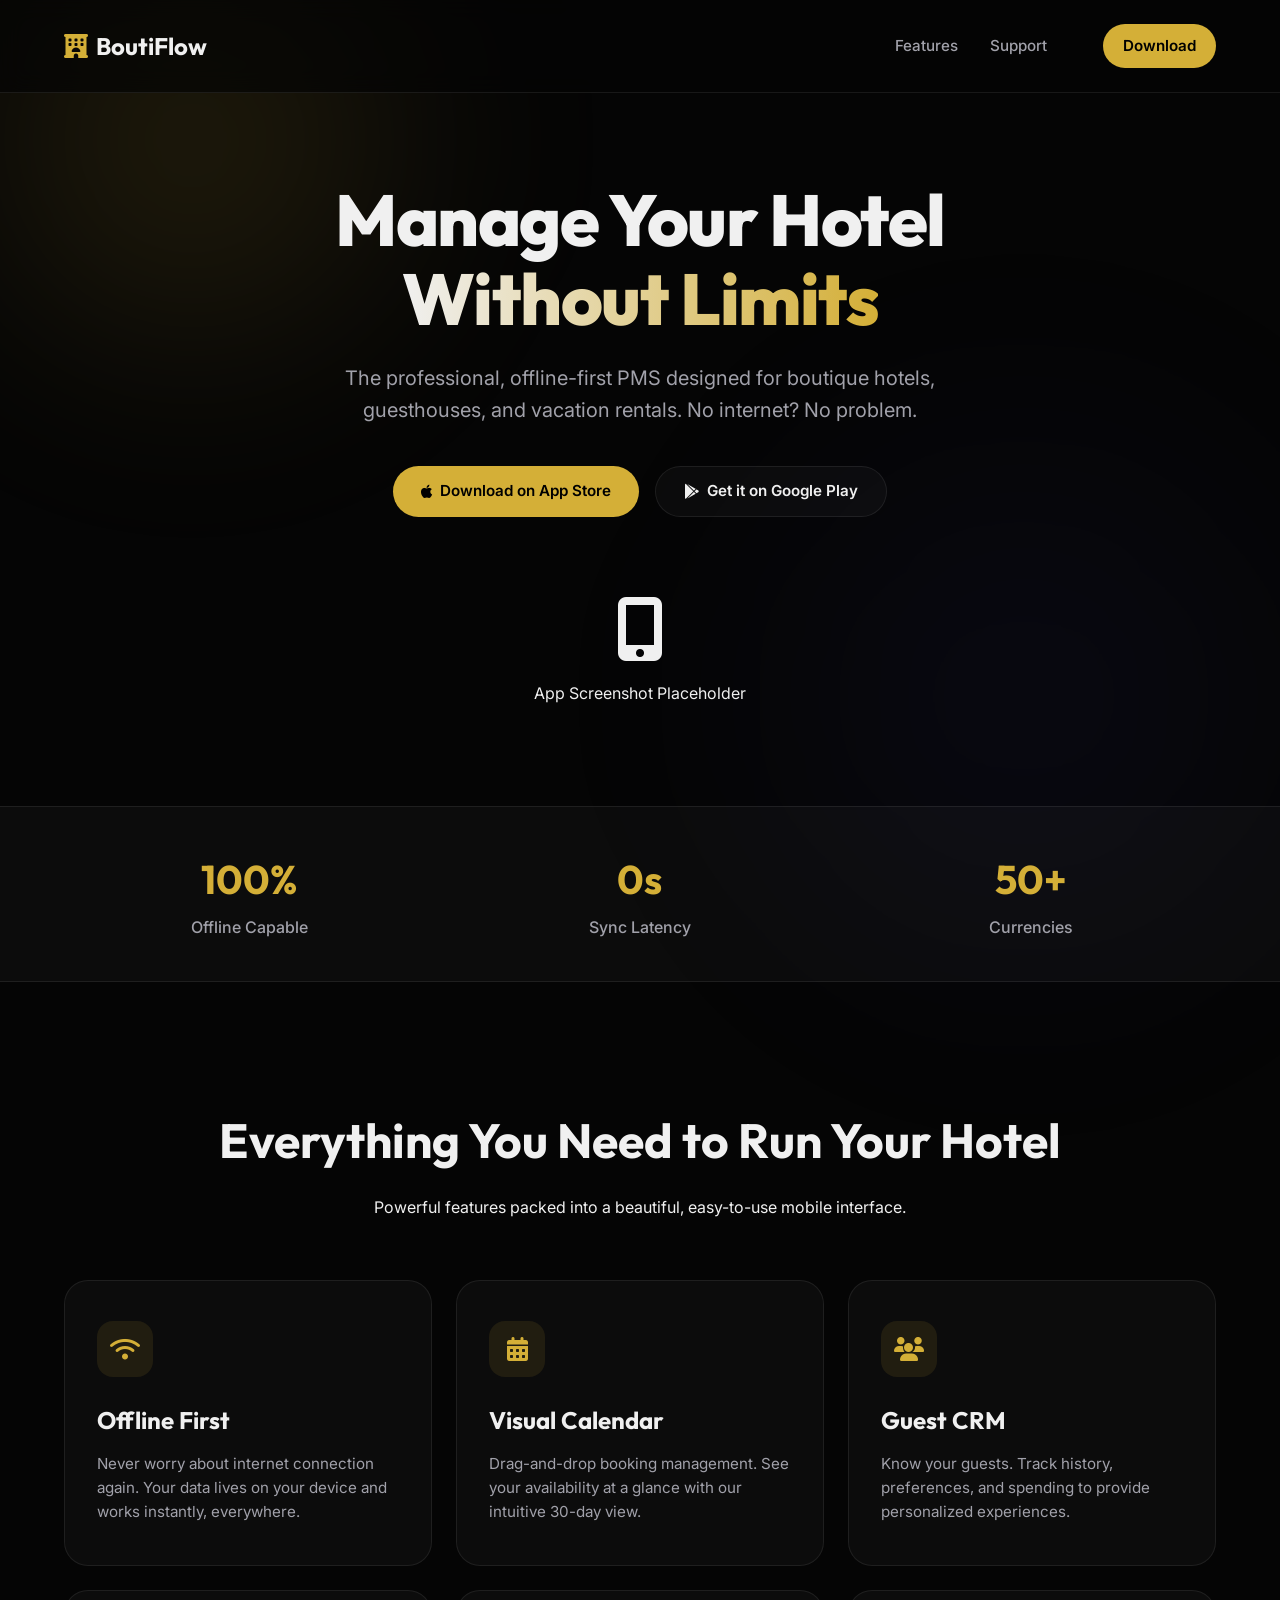
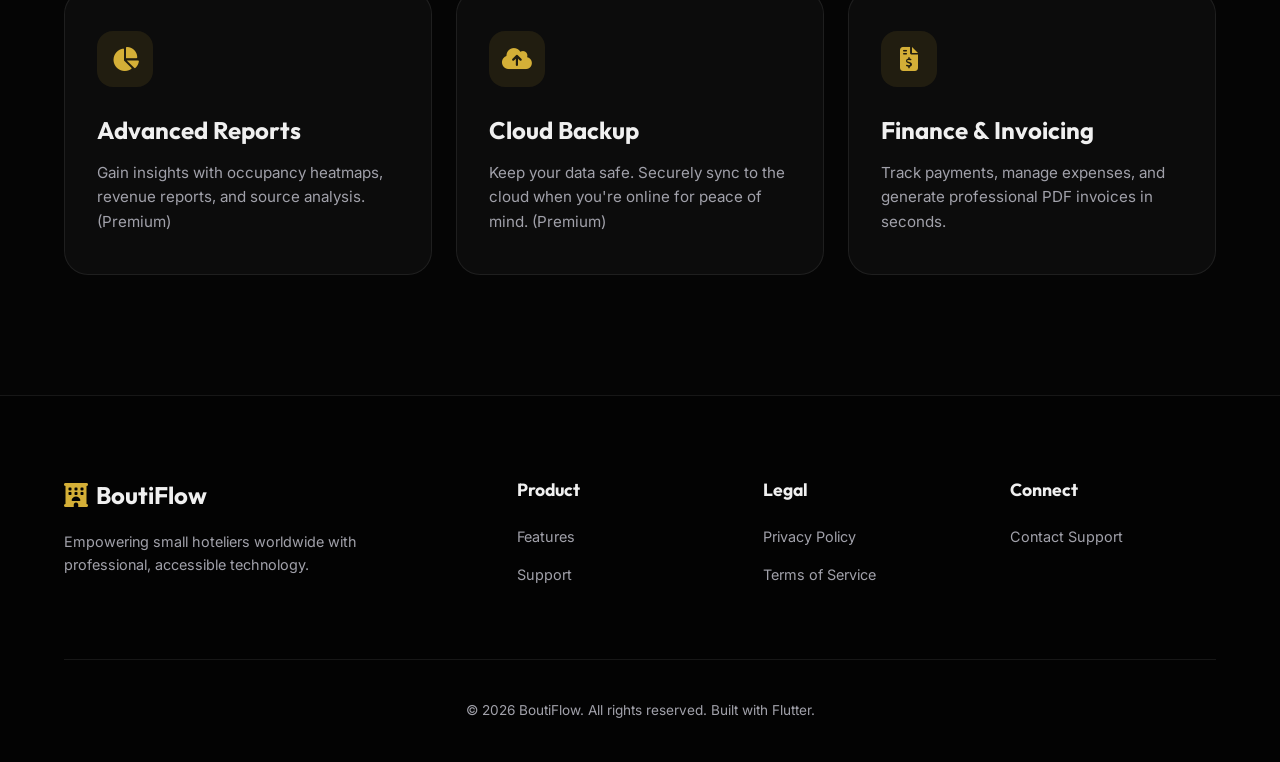
==== docs/index.html @ f064329c "Add website docs" ====
<!DOCTYPE html>
<html lang="en">

<head>
    <meta charset="UTF-8">
    <meta name="viewport" content="width=device-width, initial-scale=1.0">
    <title>BoutiFlow - The Offline-First Hotel Management App</title>
    <link rel="stylesheet" href="style.css">
    <link rel="preconnect" href="https://fonts.googleapis.com">
    <link rel="preconnect" href="https://fonts.gstatic.com" crossorigin>
    <link
        href="https://fonts.googleapis.com/css2?family=Inter:wght@400;500;600&family=Outfit:wght@500;700;800&display=swap"
        rel="stylesheet">
    <!-- Font Awesome for Icons -->
    <link rel="stylesheet" href="https://cdnjs.cloudflare.com/ajax/libs/font-awesome/6.4.0/css/all.min.css">
</head>

<body>
    <div class="bg-glow"></div>
    <div class="bg-glow-2"></div>
    <header>
        <div class="container">
            <a href="index.html" class="logo">
                <i class="fa-solid fa-hotel" style="color: var(--accent-primary);"></i>
                BoutiFlow
            </a>
            <nav>
                <a href="#features">Features</a>
                <a href="support.html">Support</a>
                <a href="#" class="btn btn-primary" style="padding: 10px 20px; margin-left: 24px;">Download</a>
            </nav>
        </div>
    </header>

    <section class="hero">
        <div class="container">
            <h1>Manage Your Hotel <br><span>Without Limits</span></h1>
            <p>The professional, offline-first PMS designed for boutique hotels, guesthouses, and vacation rentals. No
                internet? No problem.</p>

            <div class="cta-buttons">
                <a href="#" class="btn btn-primary">
                    <i class="fa-brands fa-apple" style="margin-right: 8px;"></i>
                    Download on App Store
                </a>
                <a href="#" class="btn btn-secondary">
                    <i class="fa-brands fa-google-play" style="margin-right: 8px;"></i>
                    Get it on Google Play
                </a>
            </div>

            <div class="hero-mockup">
                <!-- Placeholder for App Screenshot -->
                <div style="text-align: center;">
                    <i class="fa-solid fa-mobile-screen-button"
                        style="font-size: 4rem; margin-bottom: 20px; display: block;"></i>
                    App Screenshot Placeholder
                </div>
            </div>
        </div>
    </section>

    <section class="stats">
        <div class="container">
            <div class="stats-grid">
                <div class="stat-item">
                    <h4>100%</h4>
                    <p>Offline Capable</p>
                </div>
                <div class="stat-item">
                    <h4>0s</h4>
                    <p>Sync Latency</p>
                </div>
                <div class="stat-item">
                    <h4>50+</h4>
                    <p>Currencies</p>
                </div>
            </div>
        </div>
    </section>

    <section id="features" class="features">
        <div class="container">
            <h2>Everything You Need to Run Your Hotel</h2>
            <p style="text-align: center; max-width: 600px; margin: 0 auto 60px;">Powerful features packed into a
                beautiful, easy-to-use mobile interface.</p>

            <div class="feature-grid">
                <div class="feature-card">
                    <div class="feature-icon">
                        <i class="fa-solid fa-wifi"></i>
                    </div>
                    <h3>Offline First</h3>
                    <p>Never worry about internet connection again. Your data lives on your device and works instantly,
                        everywhere.</p>
                </div>

                <div class="feature-card">
                    <div class="feature-icon">
                        <i class="fa-solid fa-calendar-days"></i>
                    </div>
                    <h3>Visual Calendar</h3>
                    <p>Drag-and-drop booking management. See your availability at a glance with our intuitive 30-day
                        view.</p>
                </div>

                <div class="feature-card">
                    <div class="feature-icon">
                        <i class="fa-solid fa-users"></i>
                    </div>
                    <h3>Guest CRM</h3>
                    <p>Know your guests. Track history, preferences, and spending to provide personalized experiences.
                    </p>
                </div>

                <div class="feature-card">
                    <div class="feature-icon">
                        <i class="fa-solid fa-chart-pie"></i>
                    </div>
                    <h3>Advanced Reports</h3>
                    <p>Gain insights with occupancy heatmaps, revenue reports, and source analysis. (Premium)</p>
                </div>

                <div class="feature-card">
                    <div class="feature-icon">
                        <i class="fa-solid fa-cloud-arrow-up"></i>
                    </div>
                    <h3>Cloud Backup</h3>
                    <p>Keep your data safe. Securely sync to the cloud when you're online for peace of mind. (Premium)
                    </p>
                </div>

                <div class="feature-card">
                    <div class="feature-icon">
                        <i class="fa-solid fa-file-invoice-dollar"></i>
                    </div>
                    <h3>Finance & Invoicing</h3>
                    <p>Track payments, manage expenses, and generate professional PDF invoices in seconds.</p>
                </div>
            </div>
        </div>
    </section>

    <footer>
        <div class="container">
            <div class="footer-content">
                <div class="footer-brand">
                    <a href="index.html" class="logo">
                        <i class="fa-solid fa-hotel" style="color: var(--accent-primary);"></i>
                        BoutiFlow
                    </a>
                    <p>Empowering small hoteliers worldwide with professional, accessible technology.</p>
                </div>

                <div class="footer-links">
                    <h4>Product</h4>
                    <ul>
                        <li><a href="#features">Features</a></li>
                        <li><a href="support.html">Support</a></li>
                    </ul>
                </div>

                <div class="footer-links">
                    <h4>Legal</h4>
                    <ul>
                        <li><a href="privacy.html">Privacy Policy</a></li>
                        <li><a href="terms.html">Terms of Service</a></li>
                    </ul>
                </div>

                <div class="footer-links">
                    <h4>Connect</h4>
                    <ul>
                        <li><a href="mailto:support@boutiflow.com">Contact Support</a></li>
                    </ul>
                </div>
            </div>
            <div class="copyright">
                &copy; 2026 BoutiFlow. All rights reserved. Built with Flutter.
            </div>
        </div>
    </footer>
</body>

</html>
---- docs/style.css ----
:root {
    --bg-color: #050505;
    --text-main: #f0f0f0;
    --text-muted: #a1a1aa;
    --accent-primary: #d4af37; /* Gold */
    --accent-secondary: #e2c058;
    --glass-bg: rgba(255, 255, 255, 0.03);
    --glass-border: rgba(255, 255, 255, 0.08);
    --glass-hover: rgba(255, 255, 255, 0.06);
}

* {
    margin: 0;
    padding: 0;
    box-sizing: border-box;
}

body {
    font-family: 'Inter', -apple-system, BlinkMacSystemFont, sans-serif;
    background-color: var(--bg-color);
    color: var(--text-main);
    line-height: 1.6;
    overflow-x: hidden;
}

/* Background Gradients */
.bg-glow {
    position: fixed;
    top: -20%;
    left: -10%;
    width: 50vw;
    height: 50vw;
    background: radial-gradient(circle, rgba(212, 175, 55, 0.15) 0%, rgba(5, 5, 5, 0) 70%);
    z-index: -1;
    filter: blur(80px);
}

.bg-glow-2 {
    position: fixed;
    bottom: -20%;
    right: -10%;
    width: 60vw;
    height: 60vw;
    background: radial-gradient(circle, rgba(50, 50, 150, 0.1) 0%, rgba(5, 5, 5, 0) 70%);
    z-index: -1;
    filter: blur(80px);
}

.container {
    max-width: 1200px;
    margin: 0 auto;
    padding: 0 24px;
}

/* Header */
header {
    padding: 24px 0;
    position: fixed;
    width: 100%;
    top: 0;
    z-index: 100;
    backdrop-filter: blur(12px);
    -webkit-backdrop-filter: blur(12px);
    border-bottom: 1px solid var(--glass-border);
    background: rgba(5, 5, 5, 0.7);
}

header .container {
    display: flex;
    justify-content: space-between;
    align-items: center;
}

.logo {
    font-family: 'Outfit', sans-serif;
    font-size: 1.5rem;
    font-weight: 700;
    color: var(--text-main);
    display: flex;
    align-items: center;
    gap: 8px;
    text-decoration: none;
}

.logo i {
    color: var(--accent-primary);
}

nav {
    display: flex;
    align-items: center;
    gap: 32px;
}

nav a {
    color: var(--text-muted);
    text-decoration: none;
    font-size: 0.95rem;
    font-weight: 500;
    transition: color 0.2s ease;
}

nav a:hover {
    color: var(--text-main);
}

/* Buttons */
.btn {
    display: inline-flex;
    align-items: center;
    justify-content: center;
    padding: 12px 28px;
    border-radius: 99px;
    font-weight: 600;
    font-size: 0.95rem;
    text-decoration: none;
    transition: all 0.3s ease;
    cursor: pointer;
}

.btn-primary {
    background: var(--accent-primary);
    color: #000;
}

.btn-primary:hover {
    background: var(--accent-secondary);
    transform: translateY(-2px);
    box-shadow: 0 10px 20px rgba(212, 175, 55, 0.2);
}

.btn-secondary {
    background: var(--glass-bg);
    color: var(--text-main);
    border: 1px solid var(--glass-border);
}

.btn-secondary:hover {
    background: var(--glass-hover);
    border-color: var(--accent-primary);
    transform: translateY(-2px);
}

/* Hero Section */
.hero {
    padding: 180px 0 100px;
    text-align: center;
}

.hero h1 {
    font-family: 'Outfit', sans-serif;
    font-size: 4.5rem;
    line-height: 1.1;
    font-weight: 800;
    margin-bottom: 24px;
    letter-spacing: -0.02em;
}

.hero h1 span {
    background: linear-gradient(to right, var(--text-main), var(--accent-primary));
    -webkit-background-clip: text;
    -webkit-text-fill-color: transparent;
}

.hero p {
    font-size: 1.25rem;
    color: var(--text-muted);
    max-width: 600px;
    margin: 0 auto 40px;
}

.cta-buttons {
    display: flex;
    gap: 16px;
    justify-content: center;
    margin-bottom: 80px;
}

/* Stats */
.stats {
    padding: 40px 0;
    border-top: 1px solid var(--glass-border);
    border-bottom: 1px solid var(--glass-border);
    background: var(--glass-bg);
}

.stats-grid {
    display: grid;
    grid-template-columns: repeat(3, 1fr);
    text-align: center;
    gap: 20px;
}

.stat-item h4 {
    font-family: 'Outfit', sans-serif;
    font-size: 2.5rem;
    font-weight: 700;
    color: var(--accent-primary);
    margin-bottom: 4px;
}

.stat-item p {
    color: var(--text-muted);
    font-weight: 500;
}

/* Features */
.features {
    padding: 120px 0;
}

.features h2 {
    font-family: 'Outfit', sans-serif;
    font-size: 3rem;
    text-align: center;
    margin-bottom: 16px;
}

.feature-grid {
    display: grid;
    grid-template-columns: repeat(auto-fit, minmax(320px, 1fr));
    gap: 24px;
    margin-top: 60px;
}

.feature-card {
    background: var(--glass-bg);
    border: 1px solid var(--glass-border);
    border-radius: 24px;
    padding: 40px 32px;
    transition: all 0.3s ease;
}

.feature-card:hover {
    transform: translateY(-5px);
    border-color: rgba(212, 175, 55, 0.4);
    background: var(--glass-hover);
}

.feature-icon {
    width: 56px;
    height: 56px;
    border-radius: 16px;
    background: rgba(212, 175, 55, 0.1);
    color: var(--accent-primary);
    display: flex;
    align-items: center;
    justify-content: center;
    font-size: 24px;
    margin-bottom: 24px;
}

.feature-card h3 {
    font-family: 'Outfit', sans-serif;
    font-size: 1.5rem;
    margin-bottom: 12px;
}

.feature-card p {
    color: var(--text-muted);
    font-size: 0.95rem;
}

/* Footer */
footer {
    border-top: 1px solid var(--glass-border);
    padding: 80px 0 40px;
    background: rgba(0, 0, 0, 0.3);
}

.footer-content {
    display: grid;
    grid-template-columns: 2fr 1fr 1fr 1fr;
    gap: 40px;
    margin-bottom: 60px;
}

.footer-brand p {
    color: var(--text-muted);
    margin-top: 16px;
    font-size: 0.9rem;
    max-width: 300px;
}

.footer-links h4 {
    font-family: 'Outfit', sans-serif;
    margin-bottom: 20px;
    font-size: 1.1rem;
}

.footer-links ul {
    list-style: none;
}

.footer-links li {
    margin-bottom: 12px;
}

.footer-links a {
    color: var(--text-muted);
    text-decoration: none;
    transition: color 0.2s;
    font-size: 0.9rem;
}

.footer-links a:hover {
    color: var(--text-main);
}

.copyright {
    text-align: center;
    color: var(--text-muted);
    font-size: 0.85rem;
    padding-top: 40px;
    border-top: 1px solid var(--glass-border);
}

/* Legal Pages Styling */
.legal-content {
    padding: 140px 0 80px;
    max-width: 800px;
    margin: 0 auto;
}

.legal-content h1 {
    font-family: 'Outfit', sans-serif;
    font-size: 3rem;
    margin-bottom: 8px;
}

.legal-content .last-updated {
    color: var(--text-muted);
    margin-bottom: 40px;
    font-size: 0.9rem;
}

.legal-content h2 {
    font-family: 'Outfit', sans-serif;
    font-size: 1.8rem;
    margin: 40px 0 16px;
    color: var(--accent-primary);
}

.legal-content p {
    color: #d1d5db;
    margin-bottom: 16px;
}

.faq-item {
    background: var(--glass-bg);
    border: 1px solid var(--glass-border);
    border-radius: 16px;
    padding: 24px;
    margin-bottom: 16px;
}

.faq-item h3 {
    font-family: 'Outfit', sans-serif;
    font-size: 1.2rem;
    margin-bottom: 8px;
    color: var(--text-main);
}

.contact-box {
    background: linear-gradient(145deg, rgba(212,175,55,0.1) 0%, rgba(0,0,0,0) 100%);
    border: 1px solid var(--glass-border);
    border-radius: 24px;
    padding: 40px;
    text-align: center;
    margin-top: 60px;
}

.contact-box h2 {
    margin: 0 0 16px;
}

/* Responsive */
@media (max-width: 768px) {
    .hero h1 { font-size: 3rem; }
    .stats-grid { grid-template-columns: 1fr; gap: 40px; }
    .footer-content { grid-template-columns: 1fr 1fr; }
    .cta-buttons { flex-direction: column; padding: 0 20px; }
}
@media (max-width: 480px) {
    .footer-content { grid-template-columns: 1fr; }
    nav { display: none; } /* Add a hamburger menu for real app */
}
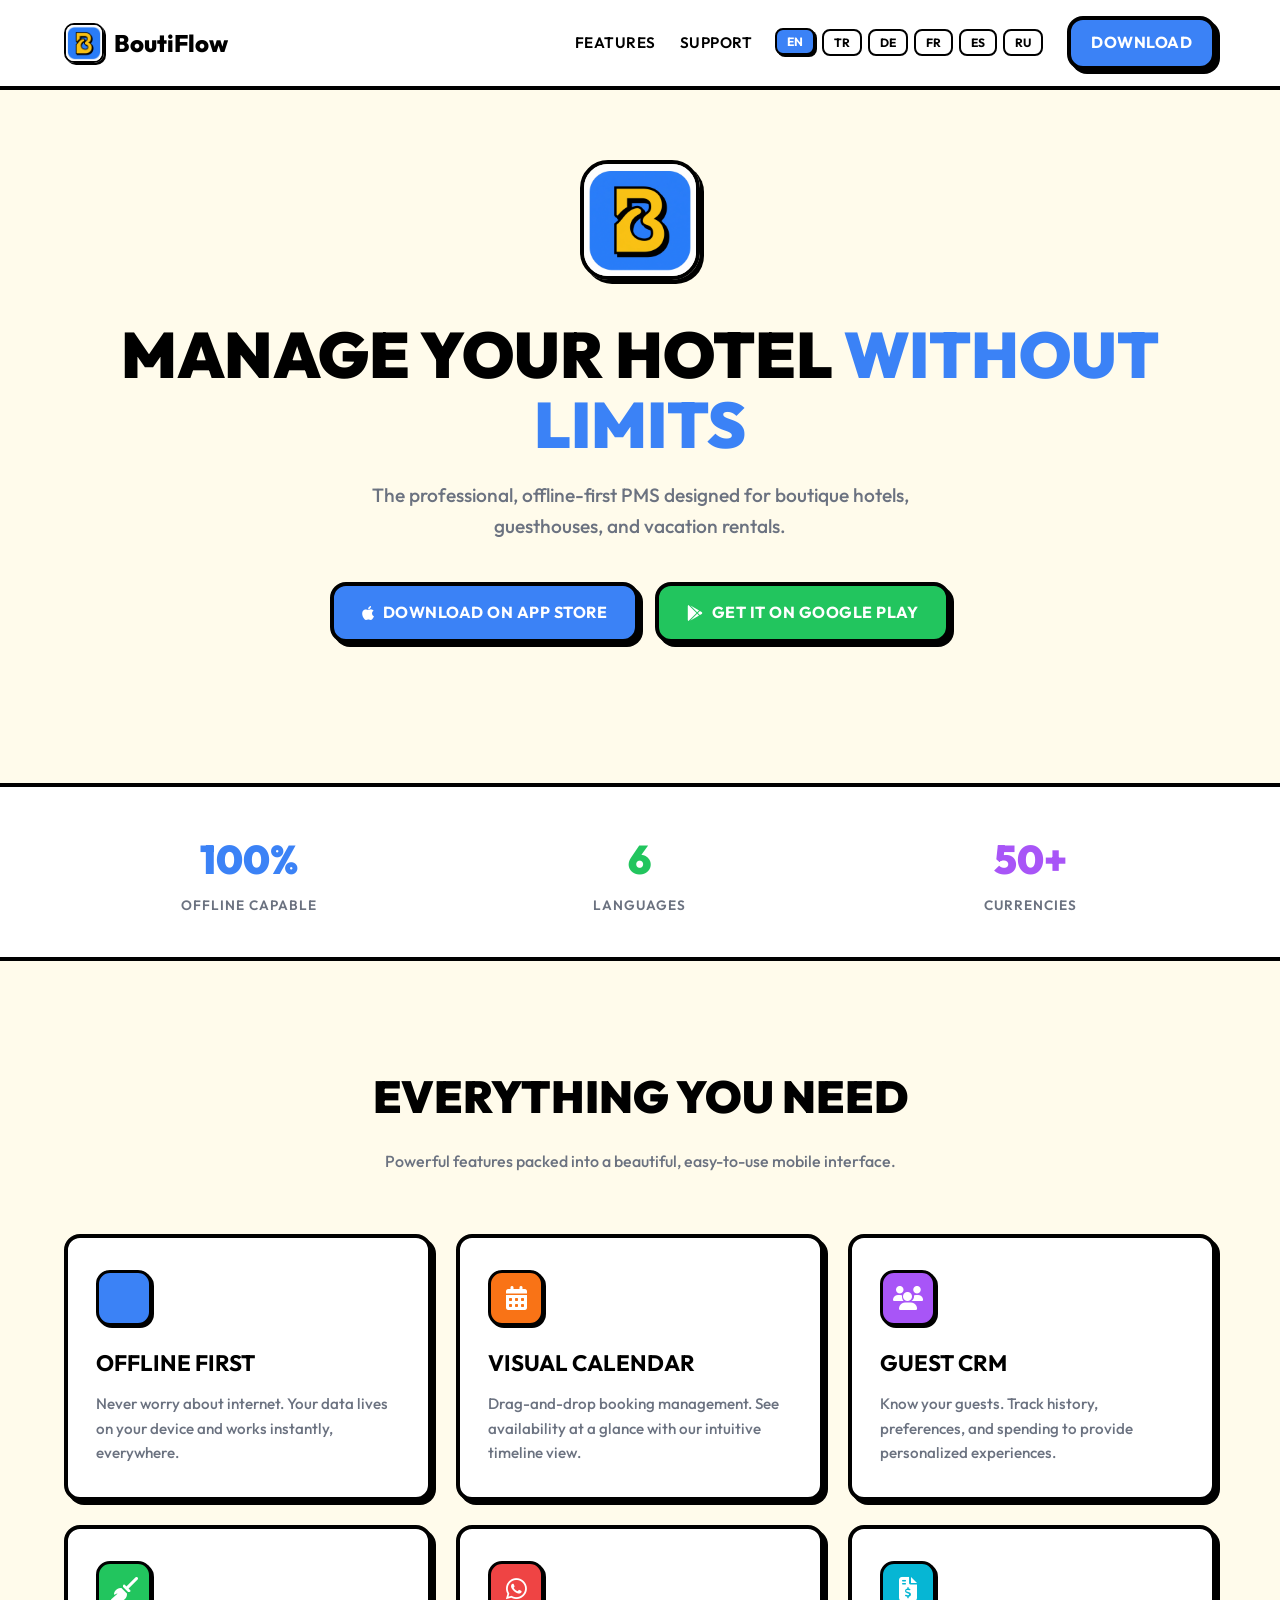
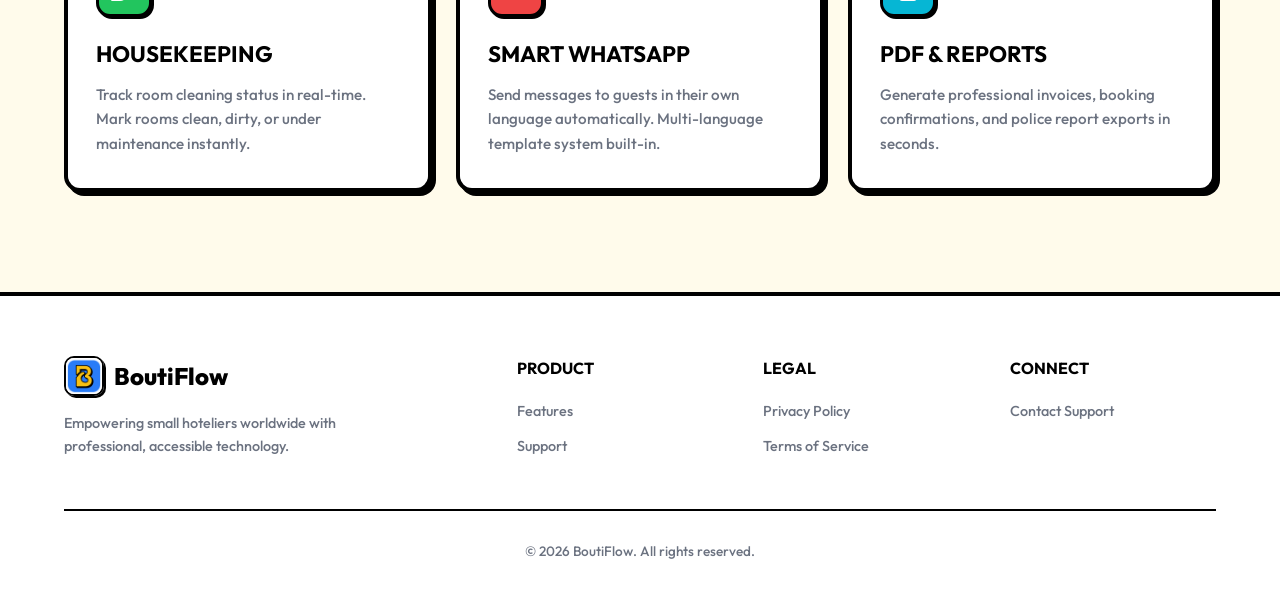
==== commit 91e3730b: "Neo Brutalist website with multi-language & app icon" ====
--- a/docs/index.html
+++ b/docs/index.html
@@ -1,185 +1,276 @@
-<!DOCTYPE html>
-<html lang="en">
-
-<head>
-    <meta charset="UTF-8">
-    <meta name="viewport" content="width=device-width, initial-scale=1.0">
-    <title>BoutiFlow - The Offline-First Hotel Management App</title>
-    <link rel="stylesheet" href="style.css">
-    <link rel="preconnect" href="https://fonts.googleapis.com">
-    <link rel="preconnect" href="https://fonts.gstatic.com" crossorigin>
-    <link
-        href="https://fonts.googleapis.com/css2?family=Inter:wght@400;500;600&family=Outfit:wght@500;700;800&display=swap"
-        rel="stylesheet">
-    <!-- Font Awesome for Icons -->
-    <link rel="stylesheet" href="https://cdnjs.cloudflare.com/ajax/libs/font-awesome/6.4.0/css/all.min.css">
-</head>
-
-<body>
-    <div class="bg-glow"></div>
-    <div class="bg-glow-2"></div>
-    <header>
-        <div class="container">
-            <a href="index.html" class="logo">
-                <i class="fa-solid fa-hotel" style="color: var(--accent-primary);"></i>
-                BoutiFlow
-            </a>
-            <nav>
-                <a href="#features">Features</a>
-                <a href="support.html">Support</a>
-                <a href="#" class="btn btn-primary" style="padding: 10px 20px; margin-left: 24px;">Download</a>
-            </nav>
-        </div>
-    </header>
-
-    <section class="hero">
-        <div class="container">
-            <h1>Manage Your Hotel <br><span>Without Limits</span></h1>
-            <p>The professional, offline-first PMS designed for boutique hotels, guesthouses, and vacation rentals. No
-                internet? No problem.</p>
-
-            <div class="cta-buttons">
-                <a href="#" class="btn btn-primary">
-                    <i class="fa-brands fa-apple" style="margin-right: 8px;"></i>
-                    Download on App Store
-                </a>
-                <a href="#" class="btn btn-secondary">
-                    <i class="fa-brands fa-google-play" style="margin-right: 8px;"></i>
-                    Get it on Google Play
-                </a>
-            </div>
-
-            <div class="hero-mockup">
-                <!-- Placeholder for App Screenshot -->
-                <div style="text-align: center;">
-                    <i class="fa-solid fa-mobile-screen-button"
-                        style="font-size: 4rem; margin-bottom: 20px; display: block;"></i>
-                    App Screenshot Placeholder
-                </div>
-            </div>
-        </div>
-    </section>
-
-    <section class="stats">
-        <div class="container">
-            <div class="stats-grid">
-                <div class="stat-item">
-                    <h4>100%</h4>
-                    <p>Offline Capable</p>
-                </div>
-                <div class="stat-item">
-                    <h4>0s</h4>
-                    <p>Sync Latency</p>
-                </div>
-                <div class="stat-item">
-                    <h4>50+</h4>
-                    <p>Currencies</p>
-                </div>
-            </div>
-        </div>
-    </section>
-
-    <section id="features" class="features">
-        <div class="container">
-            <h2>Everything You Need to Run Your Hotel</h2>
-            <p style="text-align: center; max-width: 600px; margin: 0 auto 60px;">Powerful features packed into a
-                beautiful, easy-to-use mobile interface.</p>
-
-            <div class="feature-grid">
-                <div class="feature-card">
-                    <div class="feature-icon">
-                        <i class="fa-solid fa-wifi"></i>
-                    </div>
-                    <h3>Offline First</h3>
-                    <p>Never worry about internet connection again. Your data lives on your device and works instantly,
-                        everywhere.</p>
-                </div>
-
-                <div class="feature-card">
-                    <div class="feature-icon">
-                        <i class="fa-solid fa-calendar-days"></i>
-                    </div>
-                    <h3>Visual Calendar</h3>
-                    <p>Drag-and-drop booking management. See your availability at a glance with our intuitive 30-day
-                        view.</p>
-                </div>
-
-                <div class="feature-card">
-                    <div class="feature-icon">
-                        <i class="fa-solid fa-users"></i>
-                    </div>
-                    <h3>Guest CRM</h3>
-                    <p>Know your guests. Track history, preferences, and spending to provide personalized experiences.
-                    </p>
-                </div>
-
-                <div class="feature-card">
-                    <div class="feature-icon">
-                        <i class="fa-solid fa-chart-pie"></i>
-                    </div>
-                    <h3>Advanced Reports</h3>
-                    <p>Gain insights with occupancy heatmaps, revenue reports, and source analysis. (Premium)</p>
-                </div>
-
-                <div class="feature-card">
-                    <div class="feature-icon">
-                        <i class="fa-solid fa-cloud-arrow-up"></i>
-                    </div>
-                    <h3>Cloud Backup</h3>
-                    <p>Keep your data safe. Securely sync to the cloud when you're online for peace of mind. (Premium)
-                    </p>
-                </div>
-
-                <div class="feature-card">
-                    <div class="feature-icon">
-                        <i class="fa-solid fa-file-invoice-dollar"></i>
-                    </div>
-                    <h3>Finance & Invoicing</h3>
-                    <p>Track payments, manage expenses, and generate professional PDF invoices in seconds.</p>
-                </div>
-            </div>
-        </div>
-    </section>
-
-    <footer>
-        <div class="container">
-            <div class="footer-content">
-                <div class="footer-brand">
-                    <a href="index.html" class="logo">
-                        <i class="fa-solid fa-hotel" style="color: var(--accent-primary);"></i>
-                        BoutiFlow
-                    </a>
-                    <p>Empowering small hoteliers worldwide with professional, accessible technology.</p>
-                </div>
-
-                <div class="footer-links">
-                    <h4>Product</h4>
-                    <ul>
-                        <li><a href="#features">Features</a></li>
-                        <li><a href="support.html">Support</a></li>
-                    </ul>
-                </div>
-
-                <div class="footer-links">
-                    <h4>Legal</h4>
-                    <ul>
-                        <li><a href="privacy.html">Privacy Policy</a></li>
-                        <li><a href="terms.html">Terms of Service</a></li>
-                    </ul>
-                </div>
-
-                <div class="footer-links">
-                    <h4>Connect</h4>
-                    <ul>
-                        <li><a href="mailto:support@boutiflow.com">Contact Support</a></li>
-                    </ul>
-                </div>
-            </div>
-            <div class="copyright">
-                &copy; 2026 BoutiFlow. All rights reserved. Built with Flutter.
-            </div>
-        </div>
-    </footer>
-</body>
-
+<!DOCTYPE html>
+<html lang="en">
+<head>
+    <meta charset="UTF-8">
+    <meta name="viewport" content="width=device-width, initial-scale=1.0">
+    <title>BoutiFlow - Offline-First Hotel Management</title>
+    <meta name="description" content="BoutiFlow - Professional, offline-first property management system for boutique hotels, guesthouses, and vacation rentals.">
+    <link rel="stylesheet" href="style.css">
+    <link href="https://fonts.googleapis.com/css2?family=Outfit:wght@400;500;600;700;800;900&display=swap" rel="stylesheet">
+    <link rel="stylesheet" href="https://cdnjs.cloudflare.com/ajax/libs/font-awesome/6.4.0/css/all.min.css">
+</head>
+<body>
+
+    <header>
+        <div class="container">
+            <a href="index.html" class="logo">
+                <img src="app-icon.png" alt="BoutiFlow">
+                BoutiFlow
+            </a>
+            <nav>
+                <a href="#features" data-i18n="navFeatures">Features</a>
+                <a href="support.html" data-i18n="navSupport">Support</a>
+                <div class="lang-switcher">
+                    <button onclick="setLang('en')" class="active">EN</button>
+                    <button onclick="setLang('tr')">TR</button>
+                    <button onclick="setLang('de')">DE</button>
+                    <button onclick="setLang('fr')">FR</button>
+                    <button onclick="setLang('es')">ES</button>
+                    <button onclick="setLang('ru')">RU</button>
+                </div>
+                <a href="#" class="btn btn-primary" style="padding: 10px 20px;" data-i18n="navDownload">Download</a>
+            </nav>
+        </div>
+    </header>
+
+    <section class="hero">
+        <div class="container">
+            <img src="app-icon.png" alt="BoutiFlow" class="hero-icon">
+            <h1 data-i18n="heroTitle">Manage Your Hotel <span>Without Limits</span></h1>
+            <p data-i18n="heroBody">The professional, offline-first PMS designed for boutique hotels, guesthouses, and vacation rentals. No internet? No problem.</p>
+
+            <div class="cta-buttons">
+                <a href="#" class="btn btn-primary">
+                    <i class="fa-brands fa-apple" style="margin-right: 8px;"></i>
+                    <span data-i18n="ctaAppStore">Download on App Store</span>
+                </a>
+                <a href="#" class="btn btn-secondary">
+                    <i class="fa-brands fa-google-play" style="margin-right: 8px;"></i>
+                    <span data-i18n="ctaGooglePlay">Get it on Google Play</span>
+                </a>
+            </div>
+        </div>
+    </section>
+
+    <section class="stats">
+        <div class="container">
+            <div class="stats-grid">
+                <div class="stat-item">
+                    <h4>100%</h4>
+                    <p data-i18n="statOffline">Offline Capable</p>
+                </div>
+                <div class="stat-item">
+                    <h4>6</h4>
+                    <p data-i18n="statLanguages">Languages</p>
+                </div>
+                <div class="stat-item">
+                    <h4>50+</h4>
+                    <p data-i18n="statCurrencies">Currencies</p>
+                </div>
+            </div>
+        </div>
+    </section>
+
+    <section id="features" class="features">
+        <div class="container">
+            <h2 data-i18n="featuresTitle">Everything You Need</h2>
+            <p data-i18n="featuresBody">Powerful features packed into a beautiful, easy-to-use mobile interface.</p>
+
+            <div class="feature-grid">
+                <div class="feature-card">
+                    <div class="feature-icon"><i class="fa-solid fa-wifi-slash"></i></div>
+                    <h3 data-i18n="f1Title">Offline First</h3>
+                    <p data-i18n="f1Body">Never worry about internet. Your data lives on your device and works instantly, everywhere.</p>
+                </div>
+                <div class="feature-card">
+                    <div class="feature-icon"><i class="fa-solid fa-calendar-days"></i></div>
+                    <h3 data-i18n="f2Title">Visual Calendar</h3>
+                    <p data-i18n="f2Body">Drag-and-drop booking management. See availability at a glance with our intuitive timeline view.</p>
+                </div>
+                <div class="feature-card">
+                    <div class="feature-icon"><i class="fa-solid fa-users"></i></div>
+                    <h3 data-i18n="f3Title">Guest CRM</h3>
+                    <p data-i18n="f3Body">Know your guests. Track history, preferences, and spending to provide personalized experiences.</p>
+                </div>
+                <div class="feature-card">
+                    <div class="feature-icon"><i class="fa-solid fa-broom"></i></div>
+                    <h3 data-i18n="f4Title">Housekeeping</h3>
+                    <p data-i18n="f4Body">Track room cleaning status in real-time. Mark rooms clean, dirty, or under maintenance instantly.</p>
+                </div>
+                <div class="feature-card">
+                    <div class="feature-icon"><i class="fa-brands fa-whatsapp"></i></div>
+                    <h3 data-i18n="f5Title">Smart WhatsApp</h3>
+                    <p data-i18n="f5Body">Send messages to guests in their own language automatically. Multi-language template system built-in.</p>
+                </div>
+                <div class="feature-card">
+                    <div class="feature-icon"><i class="fa-solid fa-file-invoice-dollar"></i></div>
+                    <h3 data-i18n="f6Title">PDF & Reports</h3>
+                    <p data-i18n="f6Body">Generate professional invoices, booking confirmations, and police report exports in seconds.</p>
+                </div>
+            </div>
+        </div>
+    </section>
+
+    <footer>
+        <div class="container">
+            <div class="footer-content">
+                <div class="footer-brand">
+                    <a href="index.html" class="logo">
+                        <img src="app-icon.png" alt="BoutiFlow">
+                        BoutiFlow
+                    </a>
+                    <p data-i18n="footerTagline">Empowering small hoteliers worldwide with professional, accessible technology.</p>
+                </div>
+                <div class="footer-links">
+                    <h4 data-i18n="footerProduct">Product</h4>
+                    <ul>
+                        <li><a href="#features" data-i18n="navFeatures">Features</a></li>
+                        <li><a href="support.html" data-i18n="navSupport">Support</a></li>
+                    </ul>
+                </div>
+                <div class="footer-links">
+                    <h4 data-i18n="footerLegal">Legal</h4>
+                    <ul>
+                        <li><a href="privacy.html" data-i18n="navPrivacy">Privacy Policy</a></li>
+                        <li><a href="terms.html" data-i18n="navTerms">Terms of Service</a></li>
+                    </ul>
+                </div>
+                <div class="footer-links">
+                    <h4 data-i18n="footerConnect">Connect</h4>
+                    <ul>
+                        <li><a href="mailto:support@boutiflow.com" data-i18n="navContact">Contact Support</a></li>
+                    </ul>
+                </div>
+            </div>
+            <div class="copyright">
+                &copy; 2026 BoutiFlow. All rights reserved.
+            </div>
+        </div>
+    </footer>
+
+<script>
+const i18n = {
+    en: {
+        navFeatures: "Features", navSupport: "Support", navDownload: "Download", navPrivacy: "Privacy Policy", navTerms: "Terms of Service", navContact: "Contact Support",
+        heroTitle: 'Manage Your Hotel <span>Without Limits</span>',
+        heroBody: "The professional, offline-first PMS designed for boutique hotels, guesthouses, and vacation rentals.",
+        ctaAppStore: "Download on App Store", ctaGooglePlay: "Get it on Google Play",
+        statOffline: "Offline Capable", statLanguages: "Languages", statCurrencies: "Currencies",
+        featuresTitle: "Everything You Need", featuresBody: "Powerful features packed into a beautiful, easy-to-use mobile interface.",
+        f1Title: "Offline First", f1Body: "Never worry about internet. Your data lives on your device and works instantly, everywhere.",
+        f2Title: "Visual Calendar", f2Body: "Drag-and-drop booking management. See availability at a glance with our intuitive timeline view.",
+        f3Title: "Guest CRM", f3Body: "Know your guests. Track history, preferences, and spending to provide personalized experiences.",
+        f4Title: "Housekeeping", f4Body: "Track room cleaning status in real-time. Mark rooms clean, dirty, or under maintenance instantly.",
+        f5Title: "Smart WhatsApp", f5Body: "Send messages to guests in their own language automatically. Multi-language template system built-in.",
+        f6Title: "PDF & Reports", f6Body: "Generate professional invoices, booking confirmations, and police report exports in seconds.",
+        footerTagline: "Empowering small hoteliers worldwide with professional, accessible technology.",
+        footerProduct: "Product", footerLegal: "Legal", footerConnect: "Connect"
+    },
+    tr: {
+        navFeatures: "Özellikler", navSupport: "Destek", navDownload: "İndir", navPrivacy: "Gizlilik Politikası", navTerms: "Kullanım Koşulları", navContact: "Destek İletişim",
+        heroTitle: 'Otelinizi <span>Sınırsız</span> Yönetin',
+        heroBody: "Butik oteller, pansiyonlar ve kiralık evler için tasarlanmış profesyonel, çevrimdışı çalışan yönetim sistemi.",
+        ctaAppStore: "App Store'dan İndir", ctaGooglePlay: "Google Play'den İndir",
+        statOffline: "Çevrimdışı Çalışır", statLanguages: "Dil Desteği", statCurrencies: "Para Birimi",
+        featuresTitle: "İhtiyacınız Olan Her Şey", featuresBody: "Güçlü özellikler, güzel ve kullanımı kolay bir mobil arayüzde.",
+        f1Title: "Çevrimdışı Öncelikli", f1Body: "İnternet bağlantısı konusunda asla endişelenmeyin. Verileriniz cihazınızda yaşar.",
+        f2Title: "Görsel Takvim", f2Body: "Sürükle-bırak rezervasyon yönetimi. Doluluk durumunu tek bakışta görün.",
+        f3Title: "Misafir CRM", f3Body: "Misafirlerinizi tanıyın. Geçmişi, tercihleri ve harcamaları takip edin.",
+        f4Title: "Oda Temizliği", f4Body: "Oda temizlik durumunu anlık takip edin. Temiz, kirli veya bakımda olarak işaretleyin.",
+        f5Title: "Akıllı WhatsApp", f5Body: "Misafirlerinize kendi dillerinde otomatik mesaj gönderin. Çoklu dil şablon sistemi.",
+        f6Title: "PDF & Raporlar", f6Body: "Profesyonel fatura, rezervasyon onayı ve polis bildirim listesi oluşturun.",
+        footerTagline: "Dünya genelinde küçük otelcilere profesyonel ve erişilebilir teknoloji sunuyoruz.",
+        footerProduct: "Ürün", footerLegal: "Yasal", footerConnect: "İletişim"
+    },
+    de: {
+        navFeatures: "Funktionen", navSupport: "Hilfe", navDownload: "Herunterladen", navPrivacy: "Datenschutz", navTerms: "Nutzungsbedingungen", navContact: "Support kontaktieren",
+        heroTitle: 'Ihr Hotel <span>ohne Grenzen</span> verwalten',
+        heroBody: "Das professionelle, offline-fähige PMS für Boutique-Hotels, Pensionen und Ferienwohnungen.",
+        ctaAppStore: "Im App Store laden", ctaGooglePlay: "Bei Google Play laden",
+        statOffline: "Offline-fähig", statLanguages: "Sprachen", statCurrencies: "Währungen",
+        featuresTitle: "Alles was Sie brauchen", featuresBody: "Leistungsstarke Funktionen in einer schönen, benutzerfreundlichen Oberfläche.",
+        f1Title: "Offline First", f1Body: "Machen Sie sich nie Sorgen um Internet. Ihre Daten arbeiten sofort, überall.",
+        f2Title: "Visueller Kalender", f2Body: "Drag-and-Drop Buchungsverwaltung. Sehen Sie Verfügbarkeit auf einen Blick.",
+        f3Title: "Gäste-CRM", f3Body: "Kennen Sie Ihre Gäste. Verfolgen Sie Verlauf, Vorlieben und Ausgaben.",
+        f4Title: "Zimmerpflege", f4Body: "Echtzeit-Reinigungsstatus. Zimmer als sauber, schmutzig oder in Wartung markieren.",
+        f5Title: "Smart WhatsApp", f5Body: "Senden Sie Nachrichten automatisch in der Sprache Ihrer Gäste.",
+        f6Title: "PDF & Berichte", f6Body: "Erstellen Sie professionelle Rechnungen, Buchungsbestätigungen und Meldeexporte.",
+        footerTagline: "Wir unterstützen kleine Hoteliers weltweit mit professioneller Technologie.",
+        footerProduct: "Produkt", footerLegal: "Rechtliches", footerConnect: "Kontakt"
+    },
+    fr: {
+        navFeatures: "Fonctionnalités", navSupport: "Support", navDownload: "Télécharger", navPrivacy: "Confidentialité", navTerms: "Conditions", navContact: "Contacter le support",
+        heroTitle: 'Gérez votre hôtel <span>sans limites</span>',
+        heroBody: "Le PMS professionnel, hors-ligne, conçu pour les hôtels boutique, maisons d'hôtes et locations de vacances.",
+        ctaAppStore: "Télécharger sur App Store", ctaGooglePlay: "Télécharger sur Google Play",
+        statOffline: "Fonctionne hors-ligne", statLanguages: "Langues", statCurrencies: "Devises",
+        featuresTitle: "Tout ce dont vous avez besoin", featuresBody: "Des fonctionnalités puissantes dans une interface mobile belle et facile à utiliser.",
+        f1Title: "Hors-ligne d'abord", f1Body: "Ne vous souciez jamais d'internet. Vos données vivent sur votre appareil.",
+        f2Title: "Calendrier visuel", f2Body: "Gestion des réservations par glisser-déposer. Voyez la disponibilité d'un coup d'œil.",
+        f3Title: "CRM Invités", f3Body: "Connaissez vos invités. Suivez l'historique, les préférences et les dépenses.",
+        f4Title: "Ménage", f4Body: "Suivez l'état de nettoyage des chambres en temps réel.",
+        f5Title: "WhatsApp intelligent", f5Body: "Envoyez des messages aux invités automatiquement dans leur langue.",
+        f6Title: "PDF & Rapports", f6Body: "Générez des factures professionnelles et des confirmations de réservation.",
+        footerTagline: "Nous accompagnons les petits hôteliers du monde entier avec une technologie professionnelle.",
+        footerProduct: "Produit", footerLegal: "Légal", footerConnect: "Contact"
+    },
+    es: {
+        navFeatures: "Características", navSupport: "Soporte", navDownload: "Descargar", navPrivacy: "Privacidad", navTerms: "Términos", navContact: "Contactar soporte",
+        heroTitle: 'Gestiona tu hotel <span>sin límites</span>',
+        heroBody: "El PMS profesional, sin conexión, diseñado para hoteles boutique, pensiones y alquileres vacacionales.",
+        ctaAppStore: "Descargar en App Store", ctaGooglePlay: "Descargar en Google Play",
+        statOffline: "Funciona sin conexión", statLanguages: "Idiomas", statCurrencies: "Monedas",
+        featuresTitle: "Todo lo que necesitas", featuresBody: "Funciones potentes en una interfaz móvil hermosa y fácil de usar.",
+        f1Title: "Sin conexión primero", f1Body: "Nunca te preocupes por internet. Tus datos viven en tu dispositivo.",
+        f2Title: "Calendario visual", f2Body: "Gestión de reservas con arrastrar y soltar. Ve la disponibilidad de un vistazo.",
+        f3Title: "CRM de huéspedes", f3Body: "Conoce a tus huéspedes. Rastrea historial, preferencias y gastos.",
+        f4Title: "Limpieza", f4Body: "Seguimiento del estado de limpieza de habitaciones en tiempo real.",
+        f5Title: "WhatsApp inteligente", f5Body: "Envía mensajes a los huéspedes automáticamente en su idioma.",
+        f6Title: "PDF e informes", f6Body: "Genera facturas profesionales y confirmaciones de reserva en segundos.",
+        footerTagline: "Empoderando a pequeños hoteleros en todo el mundo con tecnología profesional.",
+        footerProduct: "Producto", footerLegal: "Legal", footerConnect: "Contacto"
+    },
+    ru: {
+        navFeatures: "Функции", navSupport: "Поддержка", navDownload: "Скачать", navPrivacy: "Конфиденциальность", navTerms: "Условия", navContact: "Связаться с поддержкой",
+        heroTitle: 'Управляйте отелем <span>без ограничений</span>',
+        heroBody: "Профессиональная офлайн-система управления для бутик-отелей, гостевых домов и арендных объектов.",
+        ctaAppStore: "Скачать в App Store", ctaGooglePlay: "Скачать в Google Play",
+        statOffline: "Работает офлайн", statLanguages: "Языков", statCurrencies: "Валют",
+        featuresTitle: "Всё что вам нужно", featuresBody: "Мощные функции в красивом и удобном мобильном интерфейсе.",
+        f1Title: "Офлайн прежде всего", f1Body: "Никогда не беспокойтесь об интернете. Ваши данные работают мгновенно.",
+        f2Title: "Визуальный календарь", f2Body: "Управление бронированиями перетаскиванием. Видите доступность с первого взгляда.",
+        f3Title: "CRM гостей", f3Body: "Знайте своих гостей. Отслеживайте историю, предпочтения и расходы.",
+        f4Title: "Уборка", f4Body: "Отслеживайте статус уборки номеров в реальном времени.",
+        f5Title: "Умный WhatsApp", f5Body: "Отправляйте сообщения гостям автоматически на их языке.",
+        f6Title: "PDF и отчёты", f6Body: "Создавайте профессиональные счета и подтверждения бронирования.",
+        footerTagline: "Помогаем маленьким отельерам по всему миру профессиональными технологиями.",
+        footerProduct: "Продукт", footerLegal: "Правовая информация", footerConnect: "Связь"
+    }
+};
+
+function setLang(lang) {
+    document.querySelectorAll('[data-i18n]').forEach(el => {
+        const key = el.getAttribute('data-i18n');
+        if (i18n[lang] && i18n[lang][key]) {
+            if (key === 'heroTitle') {
+                el.innerHTML = i18n[lang][key];
+            } else {
+                el.textContent = i18n[lang][key];
+            }
+        }
+    });
+    document.querySelectorAll('.lang-switcher button').forEach(btn => {
+        btn.classList.toggle('active', btn.textContent.trim().toLowerCase() === lang);
+    });
+    document.documentElement.lang = lang;
+    localStorage.setItem('boutiflow-lang', lang);
+}
+
+// Auto-detect language
+const savedLang = localStorage.getItem('boutiflow-lang');
+const browserLang = navigator.language.substring(0, 2);
+const defaultLang = savedLang || (['en','tr','de','fr','es','ru'].includes(browserLang) ? browserLang : 'en');
+document.addEventListener('DOMContentLoaded', () => setLang(defaultLang));
+</script>
+</body>
 </html>
--- a/docs/style.css
+++ b/docs/style.css
@@ -1,68 +1,43 @@
 :root {
-    --bg-color: #050505;
-    --text-main: #f0f0f0;
-    --text-muted: #a1a1aa;
-    --accent-primary: #d4af37; /* Gold */
-    --accent-secondary: #e2c058;
-    --glass-bg: rgba(255, 255, 255, 0.03);
-    --glass-border: rgba(255, 255, 255, 0.08);
-    --glass-hover: rgba(255, 255, 255, 0.06);
-}
-
-* {
-    margin: 0;
-    padding: 0;
-    box-sizing: border-box;
-}
+    --bg-cream: #FFFBEB;
+    --text-black: #000000;
+    --text-grey: #6B7280;
+    --white: #FFFFFF;
+    --blue: #3B82F6;
+    --red: #EF4444;
+    --green: #22C55E;
+    --purple: #A855F7;
+    --yellow: #FCD34D;
+    --orange: #F97316;
+    --pink: #EC4899;
+    --cyan: #06B6D4;
+    --border-width: 4px;
+    --border-radius: 16px;
+    --shadow: 4px 4px 0px #000;
+    --shadow-small: 2px 2px 0px #000;
+}
+
+* { margin: 0; padding: 0; box-sizing: border-box; }
 
 body {
-    font-family: 'Inter', -apple-system, BlinkMacSystemFont, sans-serif;
-    background-color: var(--bg-color);
-    color: var(--text-main);
+    font-family: 'Outfit', -apple-system, BlinkMacSystemFont, sans-serif;
+    background-color: var(--bg-cream);
+    color: var(--text-black);
     line-height: 1.6;
     overflow-x: hidden;
 }
 
-/* Background Gradients */
-.bg-glow {
-    position: fixed;
-    top: -20%;
-    left: -10%;
-    width: 50vw;
-    height: 50vw;
-    background: radial-gradient(circle, rgba(212, 175, 55, 0.15) 0%, rgba(5, 5, 5, 0) 70%);
-    z-index: -1;
-    filter: blur(80px);
-}
-
-.bg-glow-2 {
-    position: fixed;
-    bottom: -20%;
-    right: -10%;
-    width: 60vw;
-    height: 60vw;
-    background: radial-gradient(circle, rgba(50, 50, 150, 0.1) 0%, rgba(5, 5, 5, 0) 70%);
-    z-index: -1;
-    filter: blur(80px);
-}
-
-.container {
-    max-width: 1200px;
-    margin: 0 auto;
-    padding: 0 24px;
-}
+.container { max-width: 1200px; margin: 0 auto; padding: 0 24px; }
 
 /* Header */
 header {
-    padding: 24px 0;
+    padding: 16px 0;
     position: fixed;
     width: 100%;
     top: 0;
     z-index: 100;
-    backdrop-filter: blur(12px);
-    -webkit-backdrop-filter: blur(12px);
-    border-bottom: 1px solid var(--glass-border);
-    background: rgba(5, 5, 5, 0.7);
+    background: var(--white);
+    border-bottom: var(--border-width) solid var(--text-black);
 }
 
 header .container {
@@ -74,34 +49,61 @@
 .logo {
     font-family: 'Outfit', sans-serif;
     font-size: 1.5rem;
-    font-weight: 700;
-    color: var(--text-main);
+    font-weight: 800;
+    color: var(--text-black);
     display: flex;
     align-items: center;
-    gap: 8px;
+    gap: 10px;
     text-decoration: none;
 }
 
-.logo i {
-    color: var(--accent-primary);
-}
-
-nav {
-    display: flex;
-    align-items: center;
-    gap: 32px;
-}
+.logo img {
+    width: 40px;
+    height: 40px;
+    border-radius: 10px;
+    border: 2px solid var(--text-black);
+    box-shadow: var(--shadow-small);
+}
+
+nav { display: flex; align-items: center; gap: 24px; }
 
 nav a {
-    color: var(--text-muted);
+    color: var(--text-black);
     text-decoration: none;
     font-size: 0.95rem;
-    font-weight: 500;
-    transition: color 0.2s ease;
-}
-
-nav a:hover {
-    color: var(--text-main);
+    font-weight: 600;
+    text-transform: uppercase;
+    letter-spacing: 0.5px;
+    transition: color 0.2s;
+}
+
+nav a:hover { color: var(--blue); }
+
+.lang-switcher {
+    display: flex;
+    gap: 6px;
+    align-items: center;
+}
+
+.lang-switcher button {
+    background: var(--white);
+    border: 2px solid var(--text-black);
+    border-radius: 8px;
+    padding: 4px 10px;
+    font-family: 'Outfit', sans-serif;
+    font-weight: 700;
+    font-size: 0.75rem;
+    cursor: pointer;
+    transition: all 0.2s;
+    text-transform: uppercase;
+}
+
+.lang-switcher button:hover,
+.lang-switcher button.active {
+    background: var(--blue);
+    color: var(--white);
+    box-shadow: var(--shadow-small);
+    transform: translate(-1px, -1px);
 }
 
 /* Buttons */
@@ -109,79 +111,81 @@
     display: inline-flex;
     align-items: center;
     justify-content: center;
-    padding: 12px 28px;
-    border-radius: 99px;
-    font-weight: 600;
-    font-size: 0.95rem;
+    padding: 14px 28px;
+    border-radius: var(--border-radius);
+    font-weight: 700;
+    font-size: 1rem;
     text-decoration: none;
-    transition: all 0.3s ease;
+    text-transform: uppercase;
+    letter-spacing: 0.5px;
+    border: var(--border-width) solid var(--text-black);
+    box-shadow: var(--shadow);
+    transition: all 0.15s ease;
     cursor: pointer;
 }
 
-.btn-primary {
-    background: var(--accent-primary);
-    color: #000;
-}
-
-.btn-primary:hover {
-    background: var(--accent-secondary);
-    transform: translateY(-2px);
-    box-shadow: 0 10px 20px rgba(212, 175, 55, 0.2);
-}
-
-.btn-secondary {
-    background: var(--glass-bg);
-    color: var(--text-main);
-    border: 1px solid var(--glass-border);
-}
-
-.btn-secondary:hover {
-    background: var(--glass-hover);
-    border-color: var(--accent-primary);
-    transform: translateY(-2px);
-}
+.btn:hover {
+    transform: translate(-2px, -2px);
+    box-shadow: 6px 6px 0px #000;
+}
+
+.btn:active {
+    transform: translate(2px, 2px);
+    box-shadow: 0px 0px 0px #000;
+}
+
+.btn-primary { background: var(--blue); color: var(--white); }
+.btn-secondary { background: var(--green); color: var(--white); }
+.btn-yellow { background: var(--yellow); color: var(--text-black); }
 
 /* Hero Section */
 .hero {
-    padding: 180px 0 100px;
-    text-align: center;
+    padding: 160px 0 80px;
+    text-align: center;
+}
+
+.hero-icon {
+    width: 120px;
+    height: 120px;
+    border-radius: 28px;
+    border: var(--border-width) solid var(--text-black);
+    box-shadow: var(--shadow);
+    margin: 0 auto 32px;
 }
 
 .hero h1 {
     font-family: 'Outfit', sans-serif;
-    font-size: 4.5rem;
+    font-size: 4rem;
     line-height: 1.1;
-    font-weight: 800;
-    margin-bottom: 24px;
-    letter-spacing: -0.02em;
-}
-
-.hero h1 span {
-    background: linear-gradient(to right, var(--text-main), var(--accent-primary));
-    -webkit-background-clip: text;
-    -webkit-text-fill-color: transparent;
-}
+    font-weight: 900;
+    margin-bottom: 20px;
+    text-transform: uppercase;
+}
+
+.hero h1 span { color: var(--blue); }
 
 .hero p {
-    font-size: 1.25rem;
-    color: var(--text-muted);
-    max-width: 600px;
+    font-size: 1.2rem;
+    color: var(--text-grey);
+    max-width: 560px;
     margin: 0 auto 40px;
+    font-weight: 500;
 }
 
 .cta-buttons {
     display: flex;
     gap: 16px;
     justify-content: center;
-    margin-bottom: 80px;
+    flex-wrap: wrap;
+    margin-bottom: 60px;
 }
 
 /* Stats */
 .stats {
     padding: 40px 0;
-    border-top: 1px solid var(--glass-border);
-    border-bottom: 1px solid var(--glass-border);
-    background: var(--glass-bg);
+    border-top: var(--border-width) solid var(--text-black);
+    border-bottom: var(--border-width) solid var(--text-black);
+    background: var(--white);
 }
 
 .stats-grid {
@@ -194,194 +198,203 @@
 .stat-item h4 {
     font-family: 'Outfit', sans-serif;
     font-size: 2.5rem;
-    font-weight: 700;
-    color: var(--accent-primary);
+    font-weight: 900;
     margin-bottom: 4px;
 }
 
-.stat-item p {
-    color: var(--text-muted);
+.stat-item:nth-child(1) h4 { color: var(--blue); }
+.stat-item:nth-child(2) h4 { color: var(--green); }
+.stat-item:nth-child(3) h4 { color: var(--purple); }
+
+.stat-item p { color: var(--text-grey); font-weight: 600; text-transform: uppercase; letter-spacing: 1px; font-size: 0.85rem; }
+
+/* Features */
+.features { padding: 100px 0; }
+
+.features h2 {
+    font-family: 'Outfit', sans-serif;
+    font-size: 2.8rem;
+    text-align: center;
+    margin-bottom: 16px;
+    text-transform: uppercase;
+    font-weight: 900;
+}
+
+.features > .container > p {
+    text-align: center;
+    max-width: 600px;
+    margin: 0 auto 60px;
+    color: var(--text-grey);
     font-weight: 500;
-}
-
-/* Features */
-.features {
-    padding: 120px 0;
-}
-
-.features h2 {
-    font-family: 'Outfit', sans-serif;
-    font-size: 3rem;
-    text-align: center;
-    margin-bottom: 16px;
 }
 
 .feature-grid {
     display: grid;
     grid-template-columns: repeat(auto-fit, minmax(320px, 1fr));
     gap: 24px;
-    margin-top: 60px;
 }
 
 .feature-card {
-    background: var(--glass-bg);
-    border: 1px solid var(--glass-border);
-    border-radius: 24px;
-    padding: 40px 32px;
-    transition: all 0.3s ease;
+    background: var(--white);
+    border: var(--border-width) solid var(--text-black);
+    border-radius: var(--border-radius);
+    padding: 32px 28px;
+    box-shadow: var(--shadow);
+    transition: all 0.2s ease;
 }
 
 .feature-card:hover {
-    transform: translateY(-5px);
-    border-color: rgba(212, 175, 55, 0.4);
-    background: var(--glass-hover);
+    transform: translate(-3px, -3px);
+    box-shadow: 7px 7px 0px #000;
 }
 
 .feature-icon {
     width: 56px;
     height: 56px;
-    border-radius: 16px;
-    background: rgba(212, 175, 55, 0.1);
-    color: var(--accent-primary);
+    border-radius: 14px;
     display: flex;
     align-items: center;
     justify-content: center;
     font-size: 24px;
-    margin-bottom: 24px;
-}
+    margin-bottom: 20px;
+    border: 3px solid var(--text-black);
+    box-shadow: var(--shadow-small);
+    color: var(--white);
+}
+
+.feature-card:nth-child(1) .feature-icon { background: var(--blue); }
+.feature-card:nth-child(2) .feature-icon { background: var(--orange); }
+.feature-card:nth-child(3) .feature-icon { background: var(--purple); }
+.feature-card:nth-child(4) .feature-icon { background: var(--green); }
+.feature-card:nth-child(5) .feature-icon { background: var(--red); }
+.feature-card:nth-child(6) .feature-icon { background: var(--cyan); }
 
 .feature-card h3 {
     font-family: 'Outfit', sans-serif;
-    font-size: 1.5rem;
-    margin-bottom: 12px;
-}
-
-.feature-card p {
-    color: var(--text-muted);
-    font-size: 0.95rem;
-}
+    font-size: 1.4rem;
+    margin-bottom: 10px;
+    font-weight: 700;
+    text-transform: uppercase;
+}
+
+.feature-card p { color: var(--text-grey); font-size: 0.95rem; font-weight: 500; }
 
 /* Footer */
 footer {
-    border-top: 1px solid var(--glass-border);
-    padding: 80px 0 40px;
-    background: rgba(0, 0, 0, 0.3);
+    border-top: var(--border-width) solid var(--text-black);
+    padding: 60px 0 30px;
+    background: var(--white);
 }
 
 .footer-content {
     display: grid;
     grid-template-columns: 2fr 1fr 1fr 1fr;
     gap: 40px;
-    margin-bottom: 60px;
-}
-
-.footer-brand p {
-    color: var(--text-muted);
-    margin-top: 16px;
-    font-size: 0.9rem;
-    max-width: 300px;
-}
+    margin-bottom: 40px;
+}
+
+.footer-brand p { color: var(--text-grey); margin-top: 16px; font-size: 0.9rem; max-width: 300px; font-weight: 500; }
 
 .footer-links h4 {
     font-family: 'Outfit', sans-serif;
-    margin-bottom: 20px;
-    font-size: 1.1rem;
-}
-
-.footer-links ul {
-    list-style: none;
-}
-
-.footer-links li {
-    margin-bottom: 12px;
-}
+    margin-bottom: 16px;
+    font-size: 1rem;
+    font-weight: 700;
+    text-transform: uppercase;
+}
+
+.footer-links ul { list-style: none; }
+.footer-links li { margin-bottom: 10px; }
 
 .footer-links a {
-    color: var(--text-muted);
+    color: var(--text-grey);
     text-decoration: none;
     transition: color 0.2s;
     font-size: 0.9rem;
-}
-
-.footer-links a:hover {
-    color: var(--text-main);
-}
+    font-weight: 500;
+}
+
+.footer-links a:hover { color: var(--blue); }
 
 .copyright {
     text-align: center;
-    color: var(--text-muted);
+    color: var(--text-grey);
     font-size: 0.85rem;
-    padding-top: 40px;
-    border-top: 1px solid var(--glass-border);
-}
-
-/* Legal Pages Styling */
+    padding-top: 30px;
+    border-top: 2px solid var(--text-black);
+    font-weight: 500;
+}
+
+/* Legal Pages */
 .legal-content {
-    padding: 140px 0 80px;
+    padding: 140px 24px 80px;
     max-width: 800px;
     margin: 0 auto;
 }
 
 .legal-content h1 {
     font-family: 'Outfit', sans-serif;
-    font-size: 3rem;
+    font-size: 2.8rem;
     margin-bottom: 8px;
-}
-
-.legal-content .last-updated {
-    color: var(--text-muted);
-    margin-bottom: 40px;
-    font-size: 0.9rem;
-}
+    text-transform: uppercase;
+    font-weight: 900;
+}
+
+.legal-content .last-updated { color: var(--text-grey); margin-bottom: 40px; font-size: 0.9rem; font-weight: 500; }
 
 .legal-content h2 {
     font-family: 'Outfit', sans-serif;
-    font-size: 1.8rem;
-    margin: 40px 0 16px;
-    color: var(--accent-primary);
-}
-
-.legal-content p {
-    color: #d1d5db;
-    margin-bottom: 16px;
-}
+    font-size: 1.6rem;
+    margin: 36px 0 12px;
+    color: var(--blue);
+    font-weight: 700;
+    text-transform: uppercase;
+}
+
+.legal-content p { color: var(--text-grey); margin-bottom: 16px; font-weight: 500; }
+.legal-content a { color: var(--blue); text-decoration: underline; }
 
 .faq-item {
-    background: var(--glass-bg);
-    border: 1px solid var(--glass-border);
-    border-radius: 16px;
+    background: var(--white);
+    border: var(--border-width) solid var(--text-black);
+    border-radius: var(--border-radius);
     padding: 24px;
     margin-bottom: 16px;
+    box-shadow: var(--shadow-small);
 }
 
 .faq-item h3 {
     font-family: 'Outfit', sans-serif;
-    font-size: 1.2rem;
+    font-size: 1.1rem;
     margin-bottom: 8px;
-    color: var(--text-main);
+    font-weight: 700;
 }
 
 .contact-box {
-    background: linear-gradient(145deg, rgba(212,175,55,0.1) 0%, rgba(0,0,0,0) 100%);
-    border: 1px solid var(--glass-border);
-    border-radius: 24px;
+    background: var(--blue);
+    border: var(--border-width) solid var(--text-black);
+    border-radius: var(--border-radius);
     padding: 40px;
     text-align: center;
-    margin-top: 60px;
-}
-
-.contact-box h2 {
-    margin: 0 0 16px;
-}
+    margin-top: 48px;
+    box-shadow: var(--shadow);
+    color: var(--white);
+}
+
+.contact-box h2 { color: var(--white); margin: 0 0 12px; }
+.contact-box p { color: rgba(255,255,255,0.9); }
 
 /* Responsive */
 @media (max-width: 768px) {
-    .hero h1 { font-size: 3rem; }
-    .stats-grid { grid-template-columns: 1fr; gap: 40px; }
+    .hero h1 { font-size: 2.5rem; }
+    .stats-grid { grid-template-columns: 1fr; gap: 30px; }
     .footer-content { grid-template-columns: 1fr 1fr; }
     .cta-buttons { flex-direction: column; padding: 0 20px; }
-}
+    .feature-grid { grid-template-columns: 1fr; }
+    .lang-switcher { display: none; }
+}
+
 @media (max-width: 480px) {
     .footer-content { grid-template-columns: 1fr; }
-    nav { display: none; } /* Add a hamburger menu for real app */
+    nav a:not(.btn) { display: none; }
 }
